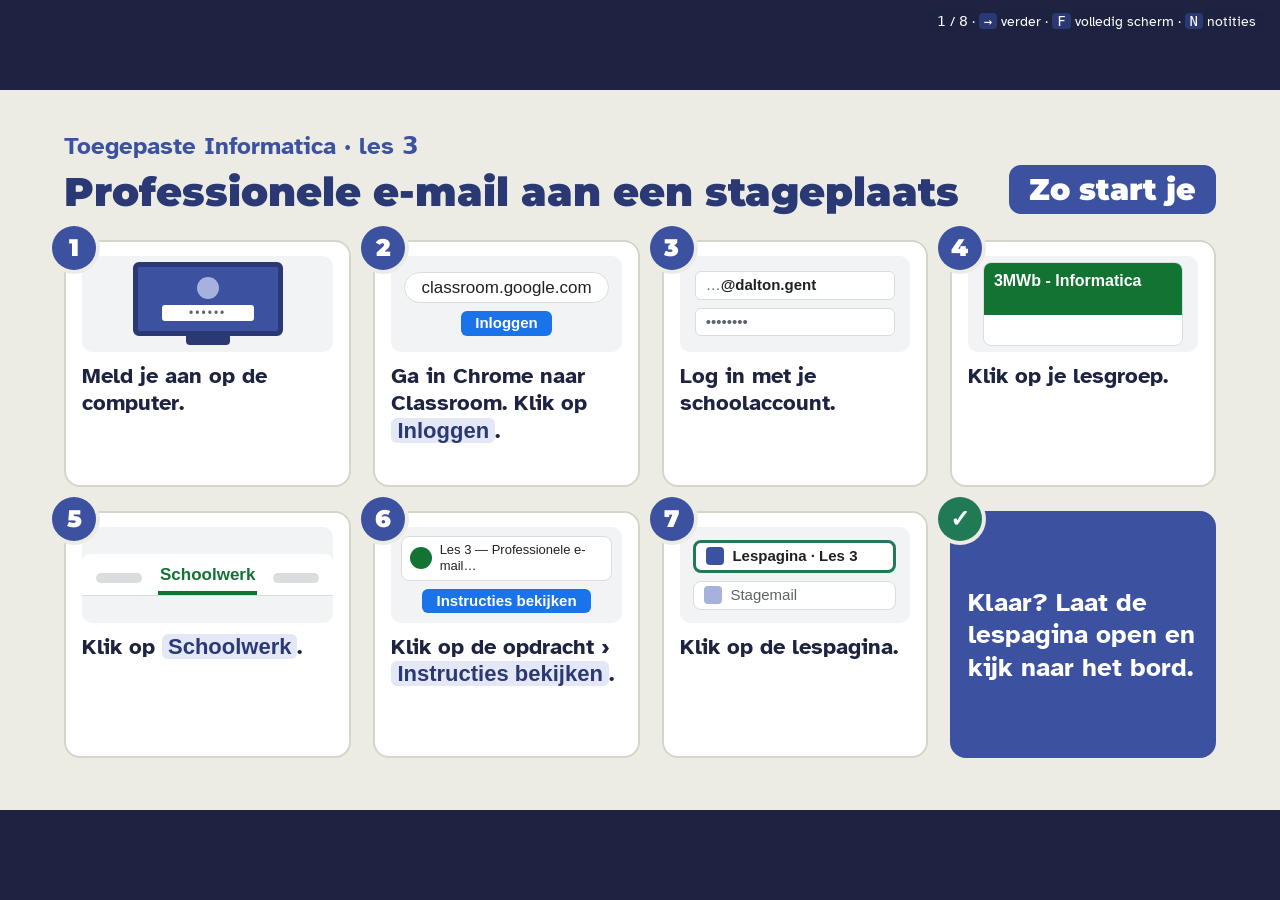
==== presentatie.html @ 3298b30b "Les 3 MW: Professionele e-mail aan een stageplaats Kennismakingsmail aan de mentor van De Speelboom," ====
<!DOCTYPE html>
<html lang="nl-BE">
<head>
  <meta charset="UTF-8">
  <meta name="viewport" content="width=device-width, initial-scale=1">
  <title>Professionele e-mail aan een stageplaats · dia's · De Speelboom</title>
  <link rel="icon" href="assets/speelboom-icon.svg" type="image/svg+xml">
  <link rel="stylesheet" href="css/slides.css">
  <style>
    .klok { font-size: 22px; color: #4D5573; }
    .compact .two { flex: 0 0 auto; }
    .compact .panel p { margin-bottom: 10px; }
    .compact .panel p:last-child { margin-bottom: 0; }
    .steps2 { columns: 2; column-gap: 40px; margin: 0; }
    .steps2 li { font-size: 25px; margin-bottom: 6px; break-inside: avoid; }
    .steps1 { margin: 0; padding-left: 1.2em; }
    .steps1 li { font-size: 27px; margin-bottom: 14px; }
    .steps1 li:last-child { margin-bottom: 0; }
    .qcol .opt { font-size: 26px; padding: 10px 18px; }
    /* Een nagemaakt venster "Nieuw bericht" (dia 4 en 6) */
    .venster { background: #fff; border: 2px solid #C4C7C5; border-radius: 14px 14px 8px 8px; overflow: hidden; font-family: Arial, sans-serif; color: #202124; box-shadow: 0 8px 24px rgba(29,35,64,.15); }
    .venster .vk { background: #F2F6FC; font-weight: 700; font-size: 20px; padding: 8px 18px; }
    .venster .vv { display: flex; gap: 16px; border-bottom: 1px solid #E3E3E3; padding: 7px 18px; font-size: 20px; }
    .venster .vv span:first-child { color: #5F6368; width: 110px; flex-shrink: 0; }
    .venster .vt { padding: 12px 18px 6px; font-size: 20px; }
    .venster .vt p { font-size: 20px; margin: 0 0 12px; line-height: 1.35; }
    .venster .lijn { display: block; height: 10px; border-radius: 5px; background: #E1E3EC; margin: 0 0 10px; }
    .venster .vf { padding: 4px 18px 14px; }
    .venster .verz { display: inline-block; background: #0B57D0; color: #fff; font-weight: 700; font-size: 18px; border-radius: 99px; padding: 5px 20px; }
    .leeg { color: #A0372A; font-style: italic; }
    /* dia 4: zes delen, met labels die één voor één verschijnen */
    .delen { display: grid; grid-template-columns: 1fr 330px; gap: 34px; flex: 1; min-height: 0; align-items: start; }
    .labels { list-style: none; padding: 0 !important; margin: 0; counter-reset: d; }
    .labels li { counter-increment: d; font-size: 26px; margin: 0 0 16px; display: flex; align-items: center; gap: 14px; }
    .labels li::before { content: counter(d); width: 44px; height: 44px; flex-shrink: 0; border-radius: 50%; background: var(--navy); color: #fff; font-family: "Montserrat", Arial, sans-serif; font-weight: 900; font-size: 22px; display: grid; place-items: center; }
    /* dia 5: twee tabbladen */
    .tabbalk { display: flex; gap: 6px; background: #DEE1E6; border-radius: 14px 14px 0 0; padding: 10px 12px 0; font-family: Arial, sans-serif; }
    .tabbalk span { background: #F1F3F4; border-radius: 10px 10px 0 0; padding: 10px 22px; font-size: 21px; color: #3C4043; }
    .tabbalk span.aan { background: #fff; font-weight: 700; color: #202124; }
    .tabonder { background: #fff; border: 2px solid #DEE1E6; border-top: 0; border-radius: 0 0 14px 14px; height: 40px; }
    .uitleg3 { display: grid; grid-template-columns: repeat(3, 1fr); gap: 22px; margin-top: 26px; }
    .uitleg3 .panel { font-size: 24px; line-height: 1.35; }
    .uitleg3 .panel b { display: block; font-family: "Montserrat", Arial, sans-serif; color: var(--navy-deep); font-size: 26px; margin-bottom: 6px; }
    .rij1 { display: grid; grid-template-columns: 1fr 1fr; gap: 22px; margin-top: 18px; }
    .rij1 .panel { font-size: 24px; }
  </style>
</head>
<body>
<div class="hud"><span id="counter"></span> · <kbd>→</kbd> verder · <kbd>F</kbd> volledig scherm · <kbd>N</kbd> notities</div>
<div class="deck"><div class="stage">

<!-- 1 · vaste startdia -->
<section class="slide start">
  <div class="start-kop">
    <div>
      <p class="kicker">Toegepaste Informatica · les 3</p>
      <h1>Professionele e-mail aan een stageplaats</h1>
    </div>
    <span class="start-zo">Zo start je</span>
  </div>
  <ol class="startroute">
    <li><div class="sr-beeld"><div class="pc-scherm"><span class="pc-avatar"></span><span class="pc-veld">••••••</span></div><div class="pc-voet"></div></div><span class="sr-tekst">Meld je aan op de computer.</span></li>
    <li><div class="sr-beeld"><span class="url-balk">classroom.google.com</span><span class="url-knop">Inloggen</span></div><span class="sr-tekst">Ga in Chrome naar Classroom. Klik op <span class="knop">Inloggen</span>.</span></li>
    <li><div class="sr-beeld"><span class="login-veld">…<b>@dalton.gent</b></span><span class="login-veld">••••••••</span></div><span class="sr-tekst">Log in met je schoolaccount.</span></li>
    <li><div class="sr-beeld"><div class="lesgroep"><span class="lesgroep-kop">3MWb - Informatica</span></div></div><span class="sr-tekst">Klik op je lesgroep.</span></li>
    <li><div class="sr-beeld"><div class="tabs"><span class="tab-grijs"></span><span class="tab-aan">Schoolwerk</span><span class="tab-grijs"></span></div></div><span class="sr-tekst">Klik op <span class="knop">Schoolwerk</span>.</span></li>
    <li><div class="sr-beeld"><span class="opdr-rij"><span class="opdr-ic"></span>Les 3 — Professionele e-mail…</span><span class="opdr-link">Instructies bekijken</span></div><span class="sr-tekst">Klik op de opdracht › <span class="knop">Instructies bekijken</span>.</span></li>
    <li><div class="sr-beeld"><span class="bijl-chip aan"><span class="bijl-ic"></span>Lespagina · Les 3</span><span class="bijl-chip"><span class="bijl-ic"></span>Stagemail</span></div><span class="sr-tekst">Klik op de lespagina.</span></li>
    <li class="klaar">Klaar? Laat de lespagina open en kijk naar het bord.</li>
  </ol>
  <template class="note">
    <p><strong>Instructie, 0–2'. De vaste startdia</strong> (elke les dezelfde, voor alle klassen). Laat ze op het bord staan terwijl de leerlingen aanmelden.</p>
    <p>Het <strong>wachtwoord van de computers</strong> staat niet op de dia: de dia's staan openbaar online. Zeg het, of schrijf het op het bord.</p>
    <p>Ga verder als de meesten de lespagina open hebben. Wie vastzit bij stap 4 tot 6: wijs de tegel aan, en help daarna, niet ervoor.</p>
  </template>
</section>

<!-- 2 -->
<section class="slide" data-answer>
  <p class="kicker">Lesstart · 3 minuten</p>
  <h2>Weet je het nog?</h2>
  <div class="qcol">
    <p style="font-size:30px;font-weight:700;margin:0 0 8px">Waar bewaar je je stagewerk?</p>
    <div class="opts">
      <div class="opt"><span class="n">A</span>In Downloads, op de computer van de klas</div>
      <div class="opt right"><span class="n">B</span>In je Drive, in je stageportfolio</div>
      <div class="opt"><span class="n">C</span>Op het bureaublad</div>
    </div>
  </div>
  <p class="answer">In Drive staat het overal waar je aanmeldt. Vandaag: een e-mail aan je stageplaats.</p>
  <template class="note">
    <p><strong>Lesstart (3'), ophalen uit les 2.</strong> Iedereen antwoordt tegelijk met vingers: 1, 2 of 3 vingers voor A, B of C. Druk daarna op → voor het antwoord.</p>
    <p>Wie A kiest: <em>"Kan je dat bestand thuis openen?"</em> Wie C kiest: <em>"Staat het bureaublad van deze computer ook thuis?"</em></p>
    <p>Eén zin over les 2: <em>"Bij de meesten liep het moeilijk. Vandaag werk je in één document: je werkdocument."</em></p>
  </template>
</section>

<!-- 3 -->
<section class="slide">
  <p class="kicker">Ik doe · dia 1 van 4</p>
  <h2>Wat kan je straks?</h2>
  <ul class="rules">
    <li>Je schrijft een e-mail aan iemand die je <strong>nog niet kent</strong>: je mentor.</li>
    <li>Je kiest tussen <strong>Aan</strong>, <strong>Cc</strong> en <strong>Bcc</strong>.</li>
    <li>Je gebruikt de vaste delen: <strong>onderwerp</strong>, <strong>aanspreking</strong>, <strong>bericht</strong> en <strong>slotgroet</strong>.</li>
  </ul>
  <p class="klok" style="margin-top:8px">Vandaag geen Gmail: je schrijft in je werkdocument, in een venster dat eruitziet als Gmail.</p>
  <template class="note"><p><strong>Ik doe, 0'30".</strong> Lesdoel voorlezen, niet toelichten. Zeg dat er niets echt verstuurd wordt: ze leveren het werkdocument in.</p></template>
</section>

<!-- 4 -->
<section class="slide">
  <p class="kicker">Ik doe · dia 2 van 4 · het eindproduct</p>
  <h2>Een e-mail in zes delen</h2>
  <div class="delen">
    <div class="venster">
      <div class="vk">Nieuw bericht</div>
      <div class="vv"><span>Aan</span><span>lien.verhoeven@despeelboom.example</span></div>
      <div class="vv"><span>Cc</span><span>ilse.wouters@school.example</span></div>
      <div class="vv"><span>Onderwerp</span><span>Kennismaking stagiair …</span></div>
      <div class="vt">
        <p>Beste mevrouw Verhoeven,</p>
        <span class="lijn" style="width:92%"></span><span class="lijn" style="width:80%"></span><span class="lijn" style="width:62%"></span>
        <p style="margin-top:14px">Met vriendelijke groeten,</p>
        <span class="lijn" style="width:38%"></span>
      </div>
      <div class="vf"><span class="verz">Verzenden</span></div>
    </div>
    <ol class="labels">
      <li class="reveal-item"><span><strong>Aan</strong>: je mentor</span></li>
      <li class="reveal-item"><span><strong>Cc</strong>: leest mee</span></li>
      <li class="reveal-item"><span><strong>Onderwerp</strong>: waarover?</span></li>
      <li class="reveal-item"><span><strong>Aanspreking</strong> met een komma</span></li>
      <li class="reveal-item"><span><strong>Bericht</strong>: wie, waarom, vraag</span></li>
      <li class="reveal-item"><span><strong>Slotgroet</strong> en je naam</span></li>
    </ol>
  </div>
  <template class="note">
    <p><strong>Ik doe, 1'30". Het eindproduct.</strong> Wijs elk deel aan in het venster en druk telkens op → voor het label.</p>
    <p>Bij Cc: <em>"Je stagebegeleider van school wil meelezen, maar moet niets doen."</em> Bij de aanspreking: <em>"Je kent haar niet. Dus geen voornaam, en u in plaats van je."</em></p>
    <p>Het bericht toon je niet: dat schrijven ze zelf, met het bouwplan van stap 5.</p>
  </template>
</section>

<!-- 5 -->
<section class="slide">
  <p class="kicker">Ik doe · dia 3 van 4 · demo</p>
  <h2>Lezen hier, schrijven daar</h2>
  <div class="tabbalk"><span class="aan">Lespagina · Les 3</span><span>Stagemail</span></div>
  <div class="tabonder"></div>
  <div class="uitleg3">
    <div class="panel"><b>1 · De opdracht</b>Daar begin je. Daar lever je in.</div>
    <div class="panel"><b>2 · De lespagina</b>Daar lees je wat je moet doen.</div>
    <div class="panel"><b>3 · Stagemail</b>Daar schrijf je. Dat lever je in.</div>
  </div>
  <p class="reveal-item" style="margin-top:22px;font-size:27px"><strong>Wisselen?</strong> Klik bovenaan op het tabblad.</p>
  <template class="note">
    <p><strong>Ik doe, 2' — voordoen in je eigen browser</strong> (je eigen kopie van Stagemail: zie README, klaarzetten).</p>
    <ol>
      <li>Toon de opdracht: <em>"Hier staan twee dingen: de lespagina en je werkdocument met jouw naam."</em></li>
      <li>Klik op de lespagina: een nieuw tabblad. Ga terug en klik op Stagemail: nog een tabblad.</li>
      <li>Wissel twee keer tussen de tabbladen. Zeg: <em>"Lezen doe je in de lespagina, schrijven in Stagemail."</em></li>
      <li>Klik in Stagemail in het vak naast <em>Aan</em> en typ één letter: <em>"Zo schrijf je in het venster."</em> Wis de letter.</li>
    </ol>
    <p>Dit is het deel waar les 2 vastliep: neem er de tijd voor.</p>
  </template>
</section>

<!-- 6 -->
<section class="slide compact">
  <p class="kicker">Ik doe · dia 4 van 4 · demo</p>
  <h2>Fout 1 doen we samen</h2>
  <div class="venster" style="max-width:860px">
    <div class="vv"><span>Aan</span><span>lien.verhoeven@despeelboom.example</span></div>
    <div class="vv"><span>Onderwerp</span><span class="leeg">(leeg)</span></div>
    <div class="vt"><p>hey lien</p><p>ik ben kobe en ik kom stage doen bij jullie. wanneer moet ik komen?? 😅</p><p>mvg</p></div>
  </div>
  <div class="rij1">
    <div class="panel reveal-item"><strong>Wat is er mis?</strong><br>Er is geen onderwerp.</div>
    <div class="panel reveal-item"><strong>Zo is het beter</strong><br>Kennismaking stagiair Kobe Martens – stage vanaf 16 november</div>
  </div>
  <template class="note">
    <p><strong>Ik doe, 1'30" — hardop denkend.</strong> <em>"Kobe stuurt dit aan iemand die hem niet kent. Wat ziet zij eerst? Het onderwerp. Dat is leeg."</em> Druk op → en nog eens →.</p>
    <p>Zeg: <em>"Dit staat al in deel 1 van je werkdocument. Er zijn nog vier fouten. Twee daarvan zoek jij."</em></p>
    <p>Benoem de andere fouten <strong>niet</strong>: dat is stap 2.</p>
  </template>
</section>

<!-- 7 -->
<section class="slide compact">
  <p class="kicker">Keuzewerktijd · 40 minuten</p>
  <h2>Zo werk je verder</h2>
  <div class="two" style="grid-template-columns: 1.6fr 1fr">
    <div>
      <ol class="steps2">
        <li>Klaarzetten <span class="klok">3'</span></li>
        <li>Wat is er mis? <span class="klok">7'</span></li>
        <li>Aan, Cc of Bcc? <span class="klok">5'</span></li>
        <li>Het begin van je e-mail <span class="klok">6'</span></li>
        <li>Je bericht <span class="klok">10'</span></li>
        <li>Nalezen met je buur <span class="klok">5'</span></li>
        <li>Controleren en inleveren <span class="klok">4'</span></li>
      </ol>
    </div>
    <div class="panel navy">
      <p style="font-size:25px"><strong>Vast?</strong></p>
      <p style="font-size:26px">1. Theoriekaart<br>2. Hulp nodig?<br>3. Je buur &nbsp; 4. Ik</p>
      <p style="margin-top:14px;font-size:22px">Vink af in de <strong>checklist</strong>.</p>
    </div>
  </div>
  <p class="klok" style="margin-top:18px;font-size:25px">
    <strong>Alles staat in de opdracht in Google Classroom</strong> <em>Les 3 — Professionele e-mail aan een stageplaats</em>: de lespagina en je werkdocument Stagemail.
    Je levert je <strong>werkdocument</strong> in.<br>Adres: jonasdaltongent.github.io/Stagemail-Speelboom/<!-- PAS AAN --></p>
  <template class="note">
    <p><strong>Keuzewerktijd, 40'.</strong> Laat deze dia staan zolang ze werken. De minuten per stap tellen samen op tot 40, inleveren inbegrepen.</p>
    <p>Eerste rondgang (stap 1–2): heeft iedereen de lespagina én Stagemail open, in twee tabbladen? Dat eerst, voor alles.</p>
    <p>Tweede rondgang (stap 4–5): Aan en Cc juist overgetypt? <em>u</em> in plaats van <em>je</em>? Laat wie klaar is met stap 5 al een buur zoeken voor stap 6.</p>
    <p><strong>Vergeet niet</strong> het adres op deze dia aan te passen als de repository anders heet.</p>
  </template>
</section>

<!-- 8 -->
<section class="slide" data-answer>
  <p class="kicker">Afsluiten · laatste minuut</p>
  <h2>Je mentor krijgt elke dag veel e-mails</h2>
  <p style="font-size:34px;font-weight:700;margin-top:10px">Waarom helpt een duidelijk onderwerp haar?</p>
  <p class="answer" style="font-size:30px">Ze ziet meteen van wie de e-mail is en waarover het gaat. En ze vindt hem later terug.</p>
  <p style="margin-top:40px">Volgende les, <strong>maandag 26 oktober</strong>: een bericht aan de ouders van een kind.</p>
  <template class="note">
    <p><strong>Afsluiting, laatste minuut van de keuzewerktijd.</strong> Twee of drie leerlingen antwoorden; druk dan op → voor het antwoord. Dezelfde vraag staat in deel 5 van het werkdocument.</p>
    <p>Zeg mondeling dat wie niet klaar is, toch inlevert.</p>
    <p>Maandag 19 oktober is er geen les (studienamiddag).</p>
  </template>
</section>

</div></div>
<div class="notes" id="notes"></div>
<script src="js/slides.js"></script>
</body>
</html>
---- css/slides.css ----
/* Klassikale dia's · De Speelboom · Les 3 Professionele e-mail aan een stageplaats — beamer, 16:9 */
@font-face { font-family: "Atkinson"; src: url("../assets/fonts/atkinson-regular.woff2") format("woff2"); font-weight: 400; }
@font-face { font-family: "Atkinson"; src: url("../assets/fonts/atkinson-bold.woff2") format("woff2"); font-weight: 700; }
/* Atkinson tekent de nul met een schuine streep (lijkt op Ø). Cijfers daarom uit een systeemlettertype. */
@font-face { font-family: "Atkinson"; src: local("Segoe UI"), local("SegoeUI"), local("Arial"), local("Helvetica"), local("DejaVu Sans"); font-weight: 400; unicode-range: U+0030-0039; }
@font-face { font-family: "Atkinson"; src: local("Segoe UI Bold"), local("SegoeUI-Bold"), local("Arial Bold"), local("Arial-BoldMT"), local("Helvetica Bold"), local("DejaVu Sans Bold"); font-weight: 700; unicode-range: U+0030-0039; }
@font-face { font-family: "Atkinson"; src: local("Segoe UI"), local("Arial"), local("Helvetica"), local("Roboto"); font-weight: 400; unicode-range: U+0030-0039; }
@font-face { font-family: "Atkinson"; src: local("Segoe UI Bold"), local("Arial Bold"), local("Arial-BoldMT"), local("Roboto Bold"); font-weight: 700; unicode-range: U+0030-0039; }
@font-face { font-family: "Montserrat"; src: url("../assets/fonts/montserrat-heavy.woff2") format("woff2"); font-weight: 700 900; }

:root { --navy:#3C51A0; --navy-deep:#2A3973; --peri:#A7B1DE; --peri-soft:#E4E8F6; --blush:#FCD6CF; --blush-soft:#FEF0EC; --sand:#EDECE4; --ink:#1D2340; --muted:#4D5573; --ok:#1F7A55; --ok-soft:#E3F3EB; --warn:#A0372A; }
* { box-sizing: border-box; }
html, body { margin: 0; height: 100%; background: #1D2340; font-family: "Atkinson", Verdana, sans-serif; color: var(--ink); overflow: hidden; }

/* place-content: center houdt het podium ook in het midden als het scherm kleiner is dan 1280x720;
   zonder viel dan rechts of onderaan een strook van de dia weg */
.deck { position: absolute; inset: 0; display: grid; place-items: center; place-content: center; }
.stage { width: 1280px; height: 720px; position: relative; transform-origin: center center; }
.slide { position: absolute; inset: 0; background: var(--sand); display: none; padding: 56px 72px 64px; flex-direction: column; }
.slide.active { display: flex; }
.slide h1, .slide h2 { font-family: "Montserrat", Arial, sans-serif; color: var(--navy-deep); margin: 0 0 24px; line-height: 1.1; }
.slide h1 { font-size: 64px; font-weight: 900; }
.slide h2 { font-size: 44px; font-weight: 800; }
.slide p, .slide li { font-size: 30px; line-height: 1.4; }
.slide ul, .slide ol { margin: 0; padding-left: 1.2em; }
.slide li { margin-bottom: 10px; }
.kicker { font-weight: 700; color: var(--navy); font-size: 24px !important; margin: 0 0 8px; }
.foot { position: absolute; left: 72px; right: 72px; bottom: 22px; display: flex; justify-content: space-between; align-items: center; font-size: 16px; color: var(--muted); }
.foot img { height: 30px; }
.slide.title { background: var(--navy); color: #fff; justify-content: center; }
.slide.title h1 { color: #fff; font-size: 76px; }
.slide.title p { color: var(--peri-soft); }
.slide.title .logos { display: flex; gap: 28px; align-items: center; margin-top: 40px; }
.slide.title .logos img { background: #fff; border-radius: 14px; padding: 10px 16px; height: 86px; }
.slide.title .sail { position: absolute; right: 90px; bottom: 90px; width: 260px; }

.two { display: grid; grid-template-columns: 1fr 1fr; gap: 36px; flex: 1; min-height: 0; }
.panel { background: #fff; border-radius: 16px; padding: 24px 28px; border: 2px solid #D6D5CB; }
.panel.navy { background: var(--navy); color: #fff; border-color: var(--navy); }
.tag { display: inline-block; font-family: "Montserrat", Arial, sans-serif; font-weight: 900; font-size: 28px; background: var(--navy); color: #fff; border-radius: 10px; padding: 2px 14px; margin-bottom: 12px; }

/* nagemaakte documenten */
.paper { background: #fff; border: 1px solid #C9C8BE; box-shadow: 0 8px 24px rgba(29,35,64,.15); padding: 26px 30px; font-family: Arial, sans-serif; font-size: 20px; line-height: 1.5; height: 100%; overflow: hidden; }
.paper p { font-size: 20px; margin: 0; line-height: 1.5; }
.paper .gap { height: 14px; }
.pil { color: var(--navy); font-weight: 700; }
.dot { color: var(--navy); font-weight: 700; }
.bad-label, .good-label { font-weight: 700; font-size: 22px; margin-bottom: 8px; }
.bad-label { color: var(--warn); }
.good-label { color: var(--ok); }

/* vragen met onthulling */
.opts { display: grid; gap: 14px; margin-top: 10px; }
.opt { display: flex; align-items: center; gap: 18px; background: #fff; border: 3px solid #D6D5CB; border-radius: 14px; padding: 12px 20px; font-size: 30px; }
.opt .n { font-family: "Montserrat", Arial, sans-serif; font-weight: 900; width: 54px; height: 54px; border-radius: 50%; display: grid; place-items: center; background: var(--peri-soft); color: var(--navy); flex-shrink: 0; }
.slide.revealed .opt.right { border-color: var(--ok); background: var(--ok-soft); }
.slide.revealed .opt.right .n { background: var(--ok); color: #fff; }
.answer { display: none; margin-top: 18px; font-size: 26px; font-weight: 700; color: var(--ok); }
.slide.revealed .answer { display: block; }
.hand { font-size: 24px !important; color: var(--muted); }

.reveal-item { visibility: hidden; }
.reveal-item.shown { visibility: visible; }

.rules { counter-reset: r; list-style: none; padding: 0 !important; }
.rules li { counter-increment: r; position: relative; padding-left: 78px; min-height: 60px; margin-bottom: 18px; }
.rules li::before { content: counter(r); position: absolute; left: 0; top: -2px; width: 56px; height: 56px; border-radius: 50%; background: var(--navy); color: #fff; font-family: "Montserrat", Arial, sans-serif; font-weight: 900; font-size: 28px; display: grid; place-items: center; }

.style-table { width: 100%; border-collapse: collapse; background: #fff; border: 4px solid var(--navy); }
.style-table th, .style-table td { text-align: left; font-size: 27px; padding: 10px 18px; border-bottom: 2px solid var(--peri-soft); }
.style-table th { background: var(--peri-soft); color: var(--navy-deep); width: 36%; }

.toolbar { display: flex; flex-wrap: wrap; gap: 10px; align-items: center; background: #EEF1FA; border: 2px solid #C7CDE6; border-radius: 40px; padding: 12px 18px; font-family: Arial, sans-serif; font-size: 26px; }
.toolbar span { background: #fff; border: 2px solid #D5D9EA; border-radius: 8px; padding: 4px 12px; }

.help-row { display: flex; gap: 16px; margin-top: 18px; }
.help-row div { flex: 1; background: #fff; border-radius: 14px; padding: 14px 16px; font-size: 24px; font-weight: 700; text-align: center; border: 2px solid var(--peri); }
.help-row b { display: block; font-family: "Montserrat", Arial, sans-serif; font-size: 34px; color: var(--navy); }

/* ---------- Vaste startdia "Zo start je" (dia 1, sinds 09-10-2026, _afspraken/presentatie.md) ----------
   Zeven tegels met een tekening (HTML en CSS) en een achtste "Klaar?". Alleen de lestitel, de
   lesgroep en de titel van de opdracht veranderen per les. Geen wachtwoord op de dia: ze is openbaar. */
.slide.start { padding: 40px 64px 52px; }
.start-kop { display: flex; align-items: flex-end; justify-content: space-between; gap: 28px; margin-bottom: 26px; }
.start-kop .kicker { margin: 0 0 6px; }
.start-kop h1 { font-size: 40px; margin: 0; }
.start-zo { font-family: "Montserrat", Arial, sans-serif; font-weight: 900; font-size: 30px; color: #fff; background: var(--navy); border-radius: 12px; padding: 6px 20px; white-space: nowrap; }
.startroute { list-style: none; counter-reset: sr; margin: 0; padding: 0 !important; display: grid; grid-template-columns: repeat(4, 1fr); grid-auto-rows: 1fr; gap: 24px 22px; flex: 1; min-height: 0; }
.startroute li { counter-increment: sr; position: relative; margin: 0; background: #fff; border: 2px solid #D6D5CB; border-radius: 16px; padding: 14px 16px 12px; display: flex; flex-direction: column; gap: 10px; font-size: 22px; line-height: 1.25; font-weight: 700; }
.startroute li::before { content: counter(sr); position: absolute; top: -16px; left: -14px; width: 44px; height: 44px; border-radius: 50%; background: var(--navy); color: #fff; font-family: "Montserrat", Arial, sans-serif; font-weight: 900; font-size: 24px; display: grid; place-items: center; box-shadow: 0 0 0 4px var(--sand); }
.startroute li.klaar { background: var(--navy); border-color: var(--navy); color: #fff; justify-content: center; font-size: 26px; }
.startroute li.klaar::before { content: "✓"; background: var(--ok); }
.sr-tekst { display: block; }
.startroute .knop { font-family: Arial, sans-serif; background: var(--peri-soft); color: var(--navy-deep); border-radius: 6px; padding: 0 6px; white-space: nowrap; }
.sr-beeld { height: 96px; flex-shrink: 0; border-radius: 10px; background: #F1F3F4; display: flex; flex-direction: column; align-items: center; justify-content: center; gap: 8px; overflow: hidden; font-family: Arial, sans-serif; font-weight: 400; }
/* 1 · de computer */
.pc-scherm { width: 150px; height: 74px; border: 5px solid var(--navy-deep); border-radius: 6px; background: var(--navy); display: flex; flex-direction: column; align-items: center; justify-content: center; gap: 6px; }
.pc-avatar { width: 22px; height: 22px; border-radius: 50%; background: var(--peri); }
.pc-veld { width: 92px; height: 16px; border-radius: 3px; background: #fff; color: #5F6368; font-size: 12px; line-height: 16px; text-align: center; letter-spacing: 2px; }
.pc-voet { width: 44px; height: 9px; margin-top: -8px; background: var(--navy-deep); border-radius: 0 0 4px 4px; }
/* 2 · de adresbalk */
.url-balk { background: #fff; border: 1px solid #DADCE0; border-radius: 99px; padding: 4px 16px; font-size: 17px; color: #202124; }
.url-knop, .opdr-link { background: #1A73E8; color: #fff; border-radius: 6px; padding: 3px 14px; font-size: 15px; font-weight: 700; }
/* 3 · aanmelden */
.login-veld { width: 200px; background: #fff; border: 1px solid #DADCE0; border-radius: 6px; padding: 4px 10px; font-size: 15px; color: #5F6368; }
.login-veld b { color: #202124; }
/* 4 · de lesgroep */
.lesgroep { width: 200px; height: 84px; border-radius: 8px; background: #fff; border: 1px solid #DADCE0; overflow: hidden; }
.lesgroep-kop { display: block; height: 52px; background: #137333; color: #fff; font-size: 16px; font-weight: 700; padding: 8px 10px; }
/* 5 · de tabbladen */
.tabs { display: flex; align-items: flex-end; gap: 16px; background: #fff; border-bottom: 1px solid #DADCE0; padding: 10px 14px 0; border-radius: 8px 8px 0 0; }
.tab-grijs { width: 46px; height: 10px; margin-bottom: 12px; border-radius: 5px; background: #DADCE0; }
.tab-aan { font-size: 17px; font-weight: 700; color: #137333; border-bottom: 4px solid #137333; padding: 0 2px 6px; }
/* 6 · de opdracht */
.opdr-rij { display: flex; align-items: center; gap: 8px; width: 92%; background: #fff; border: 1px solid #DADCE0; border-radius: 8px; padding: 5px 8px; font-size: 13px; color: #202124; }
.opdr-ic { width: 22px; height: 22px; flex-shrink: 0; border-radius: 50%; background: #137333; }
/* 7 · de bijlagen */
.bijl-chip { width: 88%; display: flex; align-items: center; gap: 8px; background: #fff; border: 1px solid #DADCE0; border-radius: 8px; padding: 4px 10px; font-size: 15px; color: #5F6368; }
.bijl-chip.aan { border: 3px solid var(--ok); color: #202124; font-weight: 700; }
.bijl-ic { width: 18px; height: 18px; flex-shrink: 0; border-radius: 4px; background: var(--peri); }
.bijl-chip.aan .bijl-ic { background: var(--navy); }

/* sprekersnotities */
.notes { display: none; position: fixed; left: 0; right: 0; bottom: 0; max-height: 38vh; overflow: auto; background: #fff; border-top: 5px solid var(--blush); padding: 14px 22px; font-size: 17px; line-height: 1.5; z-index: 5; }
body.show-notes .notes { display: block; }
.notes h3 { margin: 0 0 6px; font-family: "Montserrat", Arial, sans-serif; color: var(--navy-deep); font-size: 16px; }
.hud { position: fixed; top: 10px; right: 14px; color: #fff; background: rgba(29,35,64,.75); padding: 3px 10px; border-radius: 99px; font-size: 14px; z-index: 6; }
.hud kbd { background: #2A3973; border-radius: 4px; padding: 0 5px; color: #fff; }
body.show-notes .hud, body:fullscreen .hud { display: none; }
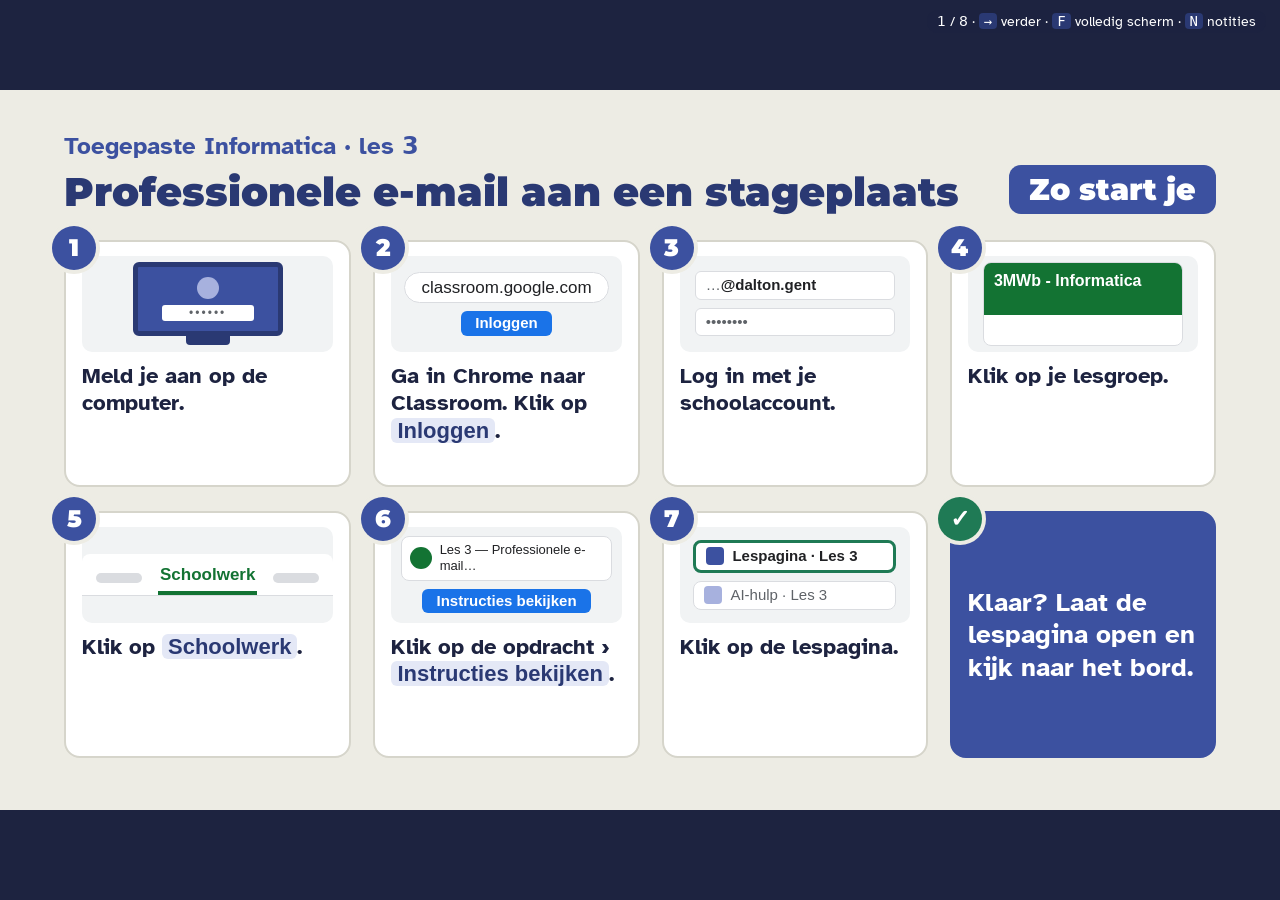
==== commit 6bb30940: "Startpagina en dia 1: de opdracht zoals de leerling ze ziet Getest met een leerlingaccount (09-10-20" ====
--- a/presentatie.html
+++ b/presentatie.html
@@ -65,7 +65,7 @@
     <li><div class="sr-beeld"><div class="lesgroep"><span class="lesgroep-kop">3MWb - Informatica</span></div></div><span class="sr-tekst">Klik op je lesgroep.</span></li>
     <li><div class="sr-beeld"><div class="tabs"><span class="tab-grijs"></span><span class="tab-aan">Schoolwerk</span><span class="tab-grijs"></span></div></div><span class="sr-tekst">Klik op <span class="knop">Schoolwerk</span>.</span></li>
     <li><div class="sr-beeld"><span class="opdr-rij"><span class="opdr-ic"></span>Les 3 — Professionele e-mail…</span><span class="opdr-link">Instructies bekijken</span></div><span class="sr-tekst">Klik op de opdracht › <span class="knop">Instructies bekijken</span>.</span></li>
-    <li><div class="sr-beeld"><span class="bijl-chip aan"><span class="bijl-ic"></span>Lespagina · Les 3</span><span class="bijl-chip"><span class="bijl-ic"></span>Stagemail</span></div><span class="sr-tekst">Klik op de lespagina.</span></li>
+    <li><div class="sr-beeld"><span class="bijl-chip aan"><span class="bijl-ic"></span>Lespagina · Les 3</span><span class="bijl-chip"><span class="bijl-ic"></span>AI-hulp · Les 3</span></div><span class="sr-tekst">Klik op de lespagina.</span></li>
     <li class="klaar">Klaar? Laat de lespagina open en kijk naar het bord.</li>
   </ol>
   <template class="note">
@@ -149,7 +149,7 @@
   <div class="tabbalk"><span class="aan">Lespagina · Les 3</span><span>Stagemail</span></div>
   <div class="tabonder"></div>
   <div class="uitleg3">
-    <div class="panel"><b>1 · De opdracht</b>Daar begin je. Daar lever je in.</div>
+    <div class="panel"><b>1 · De opdracht</b>Daar begin je. Rechts, bij <em>Jouw werk</em>: je werkdocument en <em>Inleveren</em>.</div>
     <div class="panel"><b>2 · De lespagina</b>Daar lees je wat je moet doen.</div>
     <div class="panel"><b>3 · Stagemail</b>Daar schrijf je. Dat lever je in.</div>
   </div>
@@ -204,12 +204,12 @@
     </div>
     <div class="panel navy">
       <p style="font-size:25px"><strong>Vast?</strong></p>
-      <p style="font-size:26px">1. Theoriekaart<br>2. Hulp nodig?<br>3. Je buur &nbsp; 4. Ik</p>
+      <p style="font-size:26px">1. Theoriekaart<br>2. Hulp nodig?<br>3. AI-hulp<br>4. Je buur &nbsp; 5. Ik</p>
       <p style="margin-top:14px;font-size:22px">Vink af in de <strong>checklist</strong>.</p>
     </div>
   </div>
   <p class="klok" style="margin-top:18px;font-size:25px">
-    <strong>Alles staat in de opdracht in Google Classroom</strong> <em>Les 3 — Professionele e-mail aan een stageplaats</em>: de lespagina en je werkdocument Stagemail.
+    <strong>Alles staat in de opdracht in Google Classroom</strong> <em>Les 3 — Professionele e-mail aan een stageplaats</em>: de lespagina, de AI-hulp en rechts onder <em>Jouw werk</em> je werkdocument Stagemail.
     Je levert je <strong>werkdocument</strong> in.<br>Adres: jonasdaltongent.github.io/Stagemail-Speelboom/<!-- PAS AAN --></p>
   <template class="note">
     <p><strong>Keuzewerktijd, 40'.</strong> Laat deze dia staan zolang ze werken. De minuten per stap tellen samen op tot 40, inleveren inbegrepen.</p>
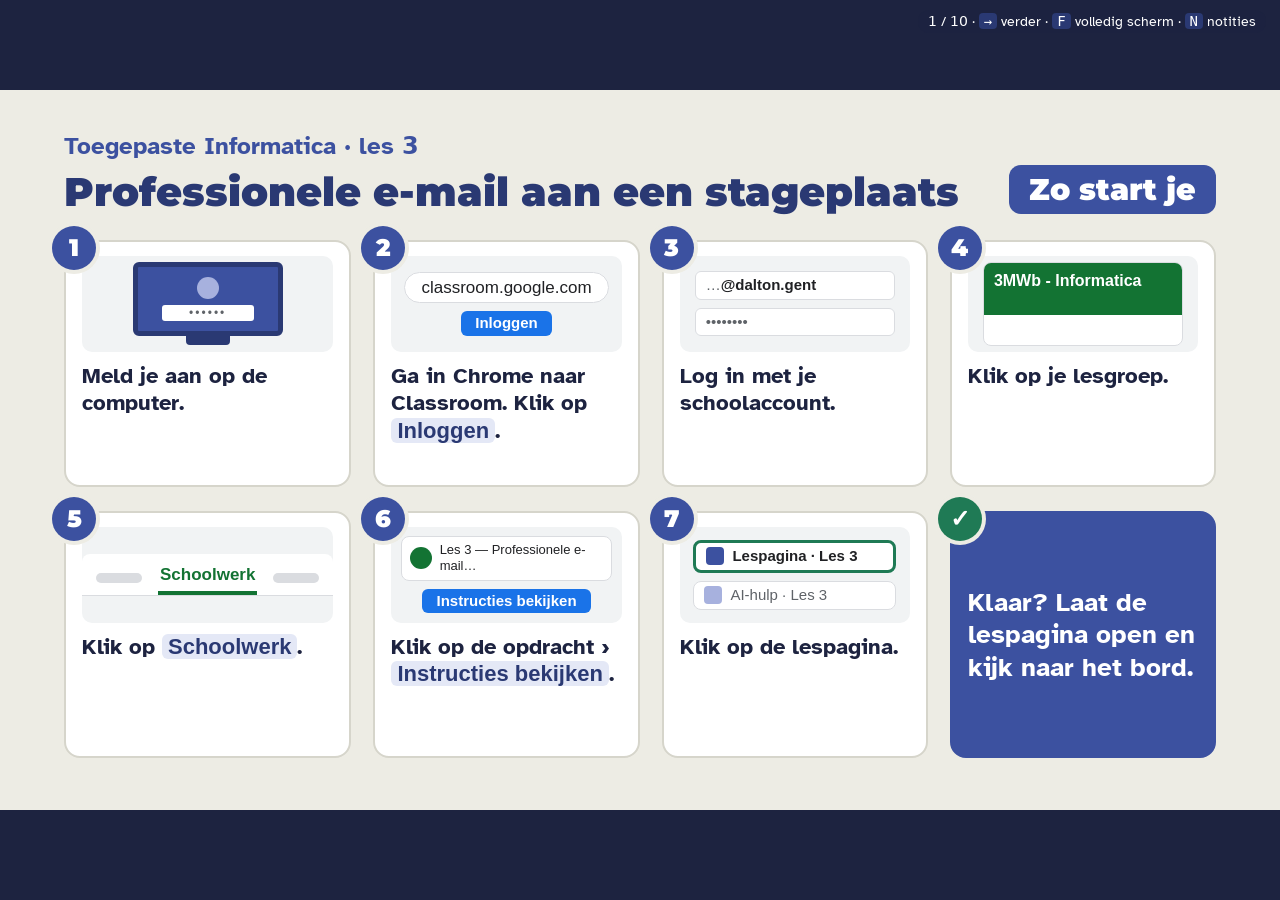
==== commit 01c88d5d: "Stap voor stap / Kort: kleine stapjes met een beeld, controledia en kloktijden Elke handeling op de " ====
--- a/presentatie.html
+++ b/presentatie.html
@@ -14,7 +14,7 @@
     .steps2 { columns: 2; column-gap: 40px; margin: 0; }
     .steps2 li { font-size: 25px; margin-bottom: 6px; break-inside: avoid; }
     .steps1 { margin: 0; padding-left: 1.2em; }
-    .steps1 li { font-size: 27px; margin-bottom: 14px; }
+    .steps1 li { font-size: 27px; margin-bottom: 9px; }
     .steps1 li:last-child { margin-bottom: 0; }
     .qcol .opt { font-size: 26px; padding: 10px 18px; }
     /* Een nagemaakt venster "Nieuw bericht" (dia 4 en 6) */
@@ -76,7 +76,8 @@
 </section>
 
 <!-- 2 -->
-<section class="slide" data-answer>
+<section class="slide met-mascotte" data-answer>
+  <img class="mascotte" src="assets/mascotte/dalton_denken.webp" alt="" width="240" height="240">
   <p class="kicker">Lesstart · 3 minuten</p>
   <h2>Weet je het nog?</h2>
   <div class="qcol">
@@ -96,7 +97,8 @@
 </section>
 
 <!-- 3 -->
-<section class="slide">
+<section class="slide met-mascotte">
+  <img class="mascotte" src="assets/mascotte/dalton_wijzen_links.webp" alt="" width="240" height="240">
   <p class="kicker">Ik doe · dia 1 van 4</p>
   <h2>Wat kan je straks?</h2>
   <ul class="rules">
@@ -167,7 +169,8 @@
 </section>
 
 <!-- 6 -->
-<section class="slide compact">
+<section class="slide compact met-mascotte">
+  <img class="mascotte" src="assets/mascotte/dalton_letop.webp" alt="" width="240" height="240">
   <p class="kicker">Ik doe · dia 4 van 4 · demo</p>
   <h2>Fout 1 doen we samen</h2>
   <div class="venster" style="max-width:860px">
@@ -186,25 +189,63 @@
   </template>
 </section>
 
-<!-- 7 -->
-<section class="slide compact">
-  <p class="kicker">Keuzewerktijd · 40 minuten</p>
+<!-- 7 · controle (sinds 11-10-2026) -->
+<section class="slide" data-answer>
+  <p class="kicker">Controle · iedereen antwoordt</p>
+  <h2>Waar schrijf je je e-mail?</h2>
+  <div class="qcol">
+    <div class="opts">
+      <div class="opt"><span class="n">A</span>In de lespagina</div>
+      <div class="opt right"><span class="n">B</span>In Stagemail, je werkdocument</div>
+      <div class="opt"><span class="n">C</span>In Gmail</div>
+    </div>
+  </div>
+  <p class="answer">In Stagemail. Dat lever je in. De lespagina zegt wat je moet doen.</p>
+  <template class="note">
+    <p><strong>Controle (1'). Iedereen antwoordt tegelijk</strong>: 1, 2 of 3 vingers voor A, B of C. Kijk rond en onthoud wie A of C toont.</p>
+    <p>Wie A kiest: <em>"Wat doe je in de lespagina: lezen of schrijven?"</em> Wie C kiest: <em>"Hebben jullie Gmail op je schoolaccount?"</em></p>
+    <p>Druk op → voor het antwoord. Wie fout had, komt zo meteen 3 tot 5 minuten bij je.</p>
+  </template>
+</section>
+
+<!-- 8 · samen stap 1 (sinds 11-10-2026) -->
+<section class="slide">
+  <p class="kicker">Samen · 3 minuten</p>
+  <h2>Iedereen doet stap 1</h2>
+  <div class="panel">
+    <ol class="steps1">
+      <li>Open de lespagina. Klik op <strong>Stap 1 · Klaarzetten</strong>.</li>
+      <li>Open <strong>Stagemail</strong>. Vul je naam, je klas en de datum in.</li>
+      <li>Klaar? Steek je <strong>duim</strong> op.</li>
+    </ol>
+  </div>
+  <template class="note">
+    <p><strong>Samen (3').</strong> Iedereen doet stap 1 tegelijk. Loop rond en kijk naar de schermen: lespagina en Stagemail open, in twee tabbladen, en de naam ingevuld?</p>
+    <p>Duim op bij de meesten: ga naar de volgende dia. Wie op de controlevraag fout had of hier vastloopt, blijft 3 tot 5 minuten bij je. De rest begint aan stap 2.</p>
+    <p><strong>Nieuw op de lespagina</strong> (proef, 11-10-2026): bovenaan elke stap staat <em>Stap voor stap</em> / <em>Kort</em>. Zeg één zin: <em>"Weet je niet hoe het moet? Laat Stap voor stap aan, dan zie je elk klein stapje met een beeld. Kan je het al? Kies Kort."</em></p>
+  </template>
+</section>
+
+<!-- 9 -->
+<section class="slide compact met-mascotte">
+  <img class="mascotte" src="assets/mascotte/dalton_laptop.webp" alt="" width="240" height="240">
+  <p class="kicker">Keuzewerktijd · <span class="eindtijd">40 minuten</span></p>
   <h2>Zo werk je verder</h2>
   <div class="two" style="grid-template-columns: 1.6fr 1fr">
     <div>
-      <ol class="steps2">
-        <li>Klaarzetten <span class="klok">3'</span></li>
-        <li>Wat is er mis? <span class="klok">7'</span></li>
-        <li>Aan, Cc of Bcc? <span class="klok">5'</span></li>
-        <li>Het begin van je e-mail <span class="klok">6'</span></li>
-        <li>Je bericht <span class="klok">10'</span></li>
-        <li>Nalezen met je buur <span class="klok">5'</span></li>
-        <li>Controleren en inleveren <span class="klok">4'</span></li>
+      <ol class="steps1 kloklijst">
+        <li data-min="3" data-samen>Klaarzetten <span class="klok tijd">samen &#10003;</span></li>
+        <li data-min="7">Wat is er mis? <span class="klok tijd">7'</span></li>
+        <li data-min="5">Aan, Cc of Bcc? <span class="klok tijd">5'</span></li>
+        <li data-min="6">Het begin van je e-mail <span class="klok tijd">6'</span></li>
+        <li data-min="10">Je bericht <span class="klok tijd">10'</span></li>
+        <li data-min="5">Nalezen met je buur <span class="klok tijd">5'</span></li>
+        <li data-min="4">Controleren en inleveren <span class="klok tijd">4'</span></li>
       </ol>
     </div>
     <div class="panel navy">
       <p style="font-size:25px"><strong>Vast?</strong></p>
-      <p style="font-size:26px">1. Theoriekaart<br>2. Hulp nodig?<br>3. AI-hulp<br>4. Je buur &nbsp; 5. Ik</p>
+      <p style="font-size:26px">1. <em>Toon stapjes</em><br>2. Je buur<br>3. AI-hulp<br>4. Ik</p>
       <p style="margin-top:14px;font-size:22px">Vink af in de <strong>checklist</strong>.</p>
     </div>
   </div>
@@ -212,7 +253,7 @@
     <strong>Alles staat in de opdracht in Google Classroom</strong> <em>Les 3 — Professionele e-mail aan een stageplaats</em>: de lespagina, de AI-hulp en rechts onder <em>Jouw werk</em> je werkdocument Stagemail.
     Je levert je <strong>werkdocument</strong> in.<br>Adres: jonasdaltongent.github.io/Stagemail-Speelboom/<!-- PAS AAN --></p>
   <template class="note">
-    <p><strong>Keuzewerktijd, 40'.</strong> Laat deze dia staan zolang ze werken. De minuten per stap tellen samen op tot 40, inleveren inbegrepen.</p>
+    <p><strong>Keuzewerktijd.</strong> Laat deze dia staan zolang ze werken. <strong>De kloktijden rekent de dia zelf uit</strong> zodra je ze toont: de tijd tot het belsignaal min 1 minuut voor de exitvraag, verdeeld over de stappen volgens hun minuten. Te vroeg getoond? Druk op <strong>T</strong> om opnieuw te rekenen.</p>
     <p>Eerste rondgang (stap 1–2): heeft iedereen de lespagina én Stagemail open, in twee tabbladen? Dat eerst, voor alles.</p>
     <p>Tweede rondgang (stap 4–5): Aan en Cc juist overgetypt? <em>u</em> in plaats van <em>je</em>? Laat wie klaar is met stap 5 al een buur zoeken voor stap 6.</p>
     <p><strong>Vergeet niet</strong> het adres op deze dia aan te passen als de repository anders heet.</p>
@@ -220,7 +261,8 @@
 </section>
 
 <!-- 8 -->
-<section class="slide" data-answer>
+<section class="slide met-mascotte" data-answer>
+  <img class="mascotte" src="assets/mascotte/dalton_hulp.webp" alt="" width="240" height="240">
   <p class="kicker">Afsluiten · laatste minuut</p>
   <h2>Je mentor krijgt elke dag veel e-mails</h2>
   <p style="font-size:34px;font-weight:700;margin-top:10px">Waarom helpt een duidelijk onderwerp haar?</p>
--- a/css/slides.css
+++ b/css/slides.css
@@ -120,6 +120,11 @@
 .bijl-ic { width: 18px; height: 18px; flex-shrink: 0; border-radius: 4px; background: var(--peri); }
 .bijl-chip.aan .bijl-ic { background: var(--navy); }
 
+/* ---------- Mascotte (sinds 10-10-2026, _afspraken/vormgeving-en-techniek.md) ----------
+   Rechtsonder; .met-mascotte houdt de tekst links ervan. Versiering, dus alt="". Nooit op dia 1. */
+.slide.met-mascotte { padding-right: 300px; }
+.slide .mascotte { position: absolute; right: 40px; bottom: 24px; width: 240px; height: 240px; pointer-events: none; }
+
 /* sprekersnotities */
 .notes { display: none; position: fixed; left: 0; right: 0; bottom: 0; max-height: 38vh; overflow: auto; background: #fff; border-top: 5px solid var(--blush); padding: 14px 22px; font-size: 17px; line-height: 1.5; z-index: 5; }
 body.show-notes .notes { display: block; }
@@ -127,3 +132,7 @@
 .hud { position: fixed; top: 10px; right: 14px; color: #fff; background: rgba(29,35,64,.75); padding: 3px 10px; border-radius: 99px; font-size: 14px; z-index: 6; }
 .hud kbd { background: #2A3973; border-radius: 4px; padding: 0 5px; color: #fff; }
 body.show-notes .hud, body:fullscreen .hud { display: none; }
+
+/* kloktijden op Zo werk je verder (sinds 11-10-2026): js/slides.js rekent ze uit */
+.kloklijst .tijd { font-size: 26px; font-weight: 700; color: var(--navy); margin-left: .35em; white-space: nowrap; }
+.kloklijst li[data-samen] .tijd { color: var(--ok); }
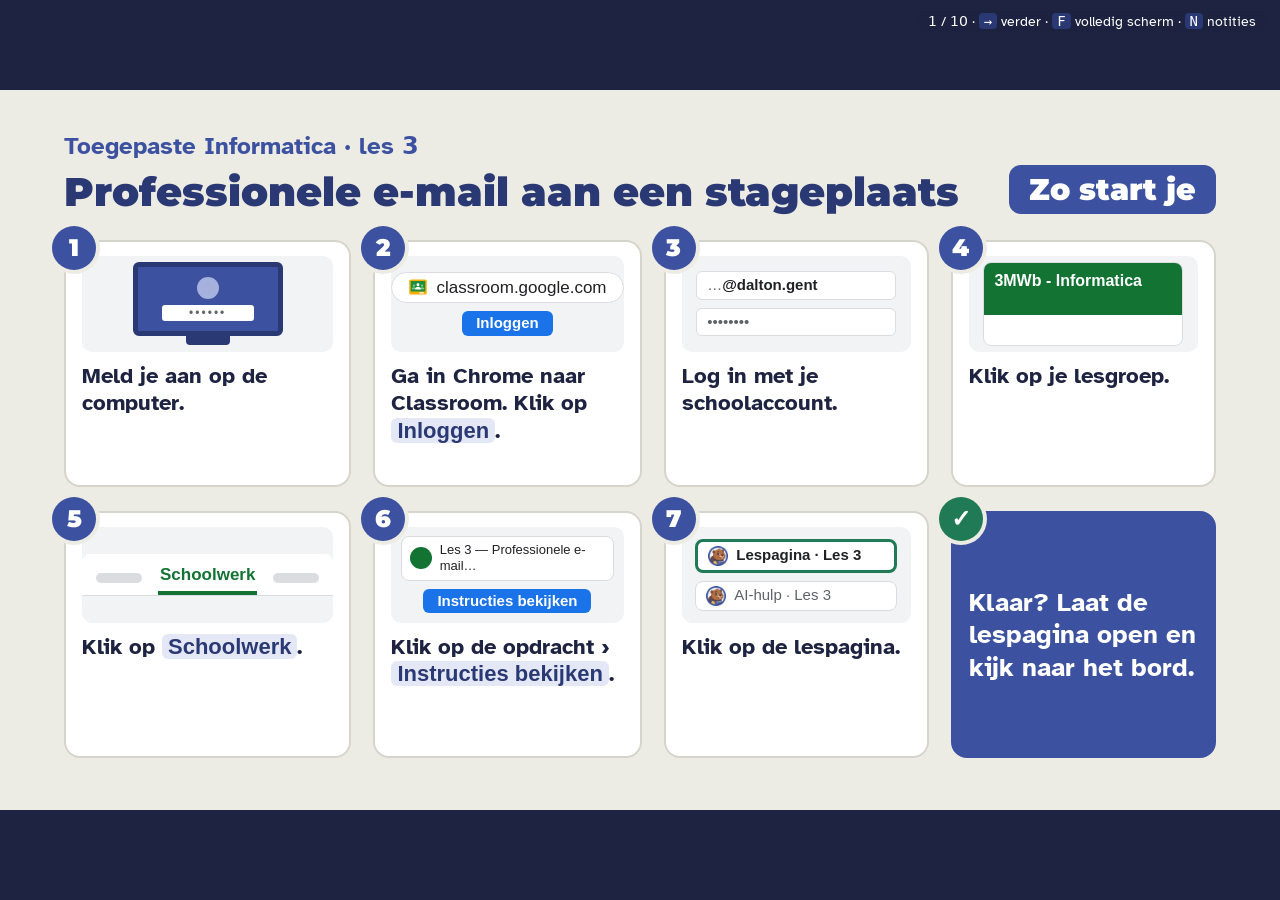
==== commit 56fb3d0d: "Logo's voor de opdracht (Classroom), het werkdocument (Google Documenten) en de lespagina (Dalton) C" ====
--- a/presentatie.html
+++ b/presentatie.html
@@ -60,12 +60,12 @@
   </div>
   <ol class="startroute">
     <li><div class="sr-beeld"><div class="pc-scherm"><span class="pc-avatar"></span><span class="pc-veld">••••••</span></div><div class="pc-voet"></div></div><span class="sr-tekst">Meld je aan op de computer.</span></li>
-    <li><div class="sr-beeld"><span class="url-balk">classroom.google.com</span><span class="url-knop">Inloggen</span></div><span class="sr-tekst">Ga in Chrome naar Classroom. Klik op <span class="knop">Inloggen</span>.</span></li>
+    <li><div class="sr-beeld"><span class="url-balk"><img class="logo" src="assets/logos/classroom.svg" alt="">classroom.google.com</span><span class="url-knop">Inloggen</span></div><span class="sr-tekst">Ga in Chrome naar Classroom. Klik op <span class="knop">Inloggen</span>.</span></li>
     <li><div class="sr-beeld"><span class="login-veld">…<b>@dalton.gent</b></span><span class="login-veld">••••••••</span></div><span class="sr-tekst">Log in met je schoolaccount.</span></li>
     <li><div class="sr-beeld"><div class="lesgroep"><span class="lesgroep-kop">3MWb - Informatica</span></div></div><span class="sr-tekst">Klik op je lesgroep.</span></li>
     <li><div class="sr-beeld"><div class="tabs"><span class="tab-grijs"></span><span class="tab-aan">Schoolwerk</span><span class="tab-grijs"></span></div></div><span class="sr-tekst">Klik op <span class="knop">Schoolwerk</span>.</span></li>
     <li><div class="sr-beeld"><span class="opdr-rij"><span class="opdr-ic"></span>Les 3 — Professionele e-mail…</span><span class="opdr-link">Instructies bekijken</span></div><span class="sr-tekst">Klik op de opdracht › <span class="knop">Instructies bekijken</span>.</span></li>
-    <li><div class="sr-beeld"><span class="bijl-chip aan"><span class="bijl-ic"></span>Lespagina · Les 3</span><span class="bijl-chip"><span class="bijl-ic"></span>AI-hulp · Les 3</span></div><span class="sr-tekst">Klik op de lespagina.</span></li>
+    <li><div class="sr-beeld"><span class="bijl-chip aan"><img class="logo" src="assets/logos/lespagina.webp" alt="">Lespagina · Les 3</span><span class="bijl-chip"><img class="logo" src="assets/logos/lespagina.webp" alt="">AI-hulp · Les 3</span></div><span class="sr-tekst">Klik op de lespagina.</span></li>
     <li class="klaar">Klaar? Laat de lespagina open en kijk naar het bord.</li>
   </ol>
   <template class="note">
@@ -233,7 +233,7 @@
   <h2>Zo werk je verder</h2>
   <div class="two" style="grid-template-columns: 1.6fr 1fr">
     <div>
-      <ol class="steps1 kloklijst">
+      <ol class="steps1 kloklijst" data-lesmomenten="2026-10-12/15.25/16.15/3MWb/9" data-beltijden="8.25-9.15 9.15-10.05 10.25-11.15 11.15-12.05 12.05-12.55 13.45-14.35 14.35-15.25 15.25-16.15 16.15-17.05">
         <li data-min="3" data-samen>Klaarzetten <span class="klok tijd">samen &#10003;</span></li>
         <li data-min="7">Wat is er mis? <span class="klok tijd">7'</span></li>
         <li data-min="5">Aan, Cc of Bcc? <span class="klok tijd">5'</span></li>
@@ -250,10 +250,10 @@
     </div>
   </div>
   <p class="klok" style="margin-top:18px;font-size:25px">
-    <strong>Alles staat in de opdracht in Google Classroom</strong> <em>Les 3 — Professionele e-mail aan een stageplaats</em>: de lespagina, de AI-hulp en rechts onder <em>Jouw werk</em> je werkdocument Stagemail.
+    <strong>Alles staat in de opdracht in <span class="met-logo"><img class="logo" src="assets/logos/classroom.svg" alt="">Google Classroom</span></strong> <em>Les 3 — Professionele e-mail aan een stageplaats</em>: de lespagina, de AI-hulp en rechts onder <em>Jouw werk</em> je werkdocument Stagemail.
     Je levert je <strong>werkdocument</strong> in.<br>Adres: jonasdaltongent.github.io/Stagemail-Speelboom/<!-- PAS AAN --></p>
   <template class="note">
-    <p><strong>Keuzewerktijd.</strong> Laat deze dia staan zolang ze werken. <strong>De kloktijden rekent de dia zelf uit</strong> zodra je ze toont: de tijd tot het belsignaal min 1 minuut voor de exitvraag, verdeeld over de stappen volgens hun minuten. Te vroeg getoond? Druk op <strong>T</strong> om opnieuw te rekenen.</p>
+    <p><strong>Keuzewerktijd.</strong> Laat deze dia staan zolang ze werken. <strong>De kloktijden</strong> komen uit de planning: buiten de les toont de dia de uren van het geplande lesmoment (met de dag erbij, zoals nu); tijdens dat lesmoment rekent ze vanaf nu tot de bel, min 1 minuut voor de exitvraag. Te vroeg getoond, of geef je de les op een ander uur? Druk op <strong>T</strong>: dan rekent de dia vanaf nu tot de bel.</p>
     <p>Eerste rondgang (stap 1–2): heeft iedereen de lespagina én Stagemail open, in twee tabbladen? Dat eerst, voor alles.</p>
     <p>Tweede rondgang (stap 4–5): Aan en Cc juist overgetypt? <em>u</em> in plaats van <em>je</em>? Laat wie klaar is met stap 5 al een buur zoeken voor stap 6.</p>
     <p><strong>Vergeet niet</strong> het adres op deze dia aan te passen als de repository anders heet.</p>
--- a/css/slides.css
+++ b/css/slides.css
@@ -136,3 +136,10 @@
 /* kloktijden op Zo werk je verder (sinds 11-10-2026): js/slides.js rekent ze uit */
 .kloklijst .tijd { font-size: 26px; font-weight: 700; color: var(--navy); margin-left: .35em; white-space: nowrap; }
 .kloklijst li[data-samen] .tijd { color: var(--ok); }
+
+/* Logo's (sinds 11-10-2026, _afspraken/vormgeving-en-techniek.md) */
+.logo { width: 1em; height: 1em; flex-shrink: 0; vertical-align: -.12em; object-fit: contain; }
+.url-balk { display: inline-flex; align-items: center; gap: 8px; }
+.url-balk .logo, .bijl-chip .logo { width: 20px; height: 20px; }
+.met-logo { white-space: nowrap; }
+.met-logo .logo { margin-right: .25em; }
